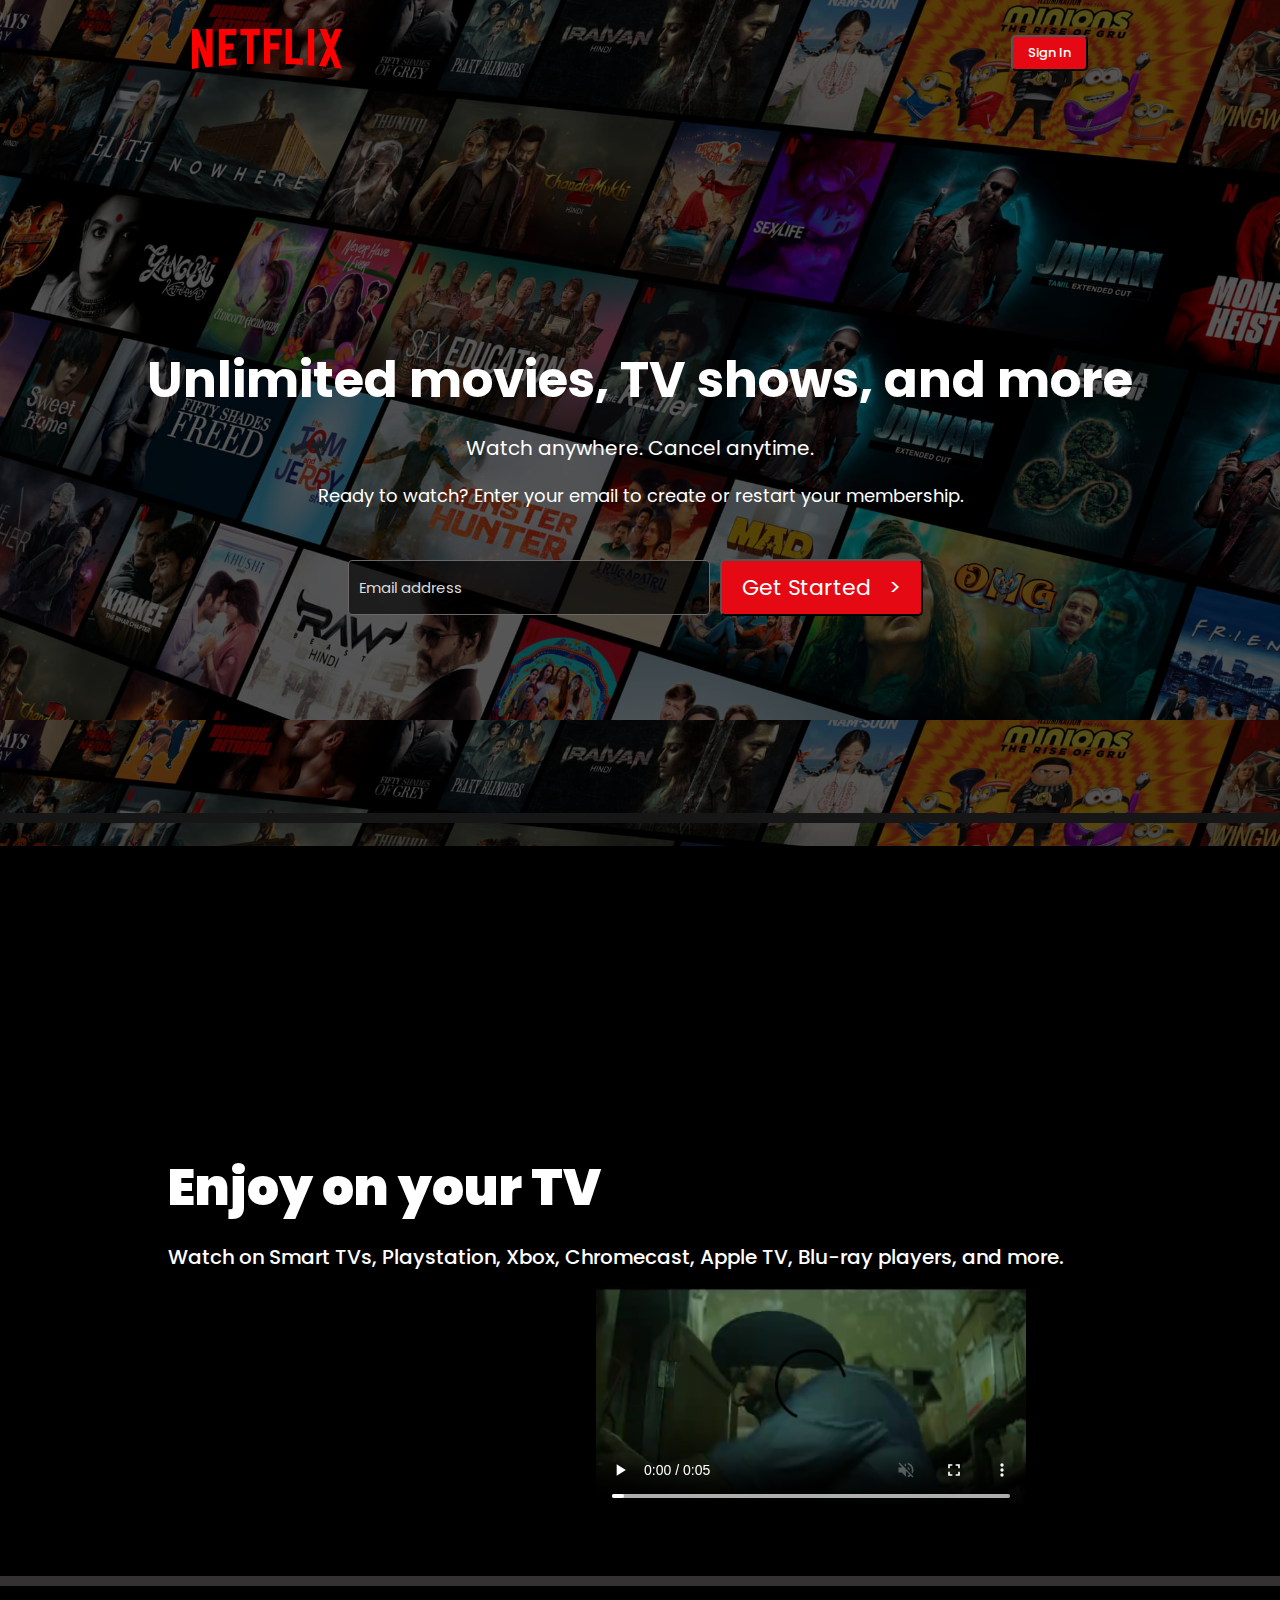
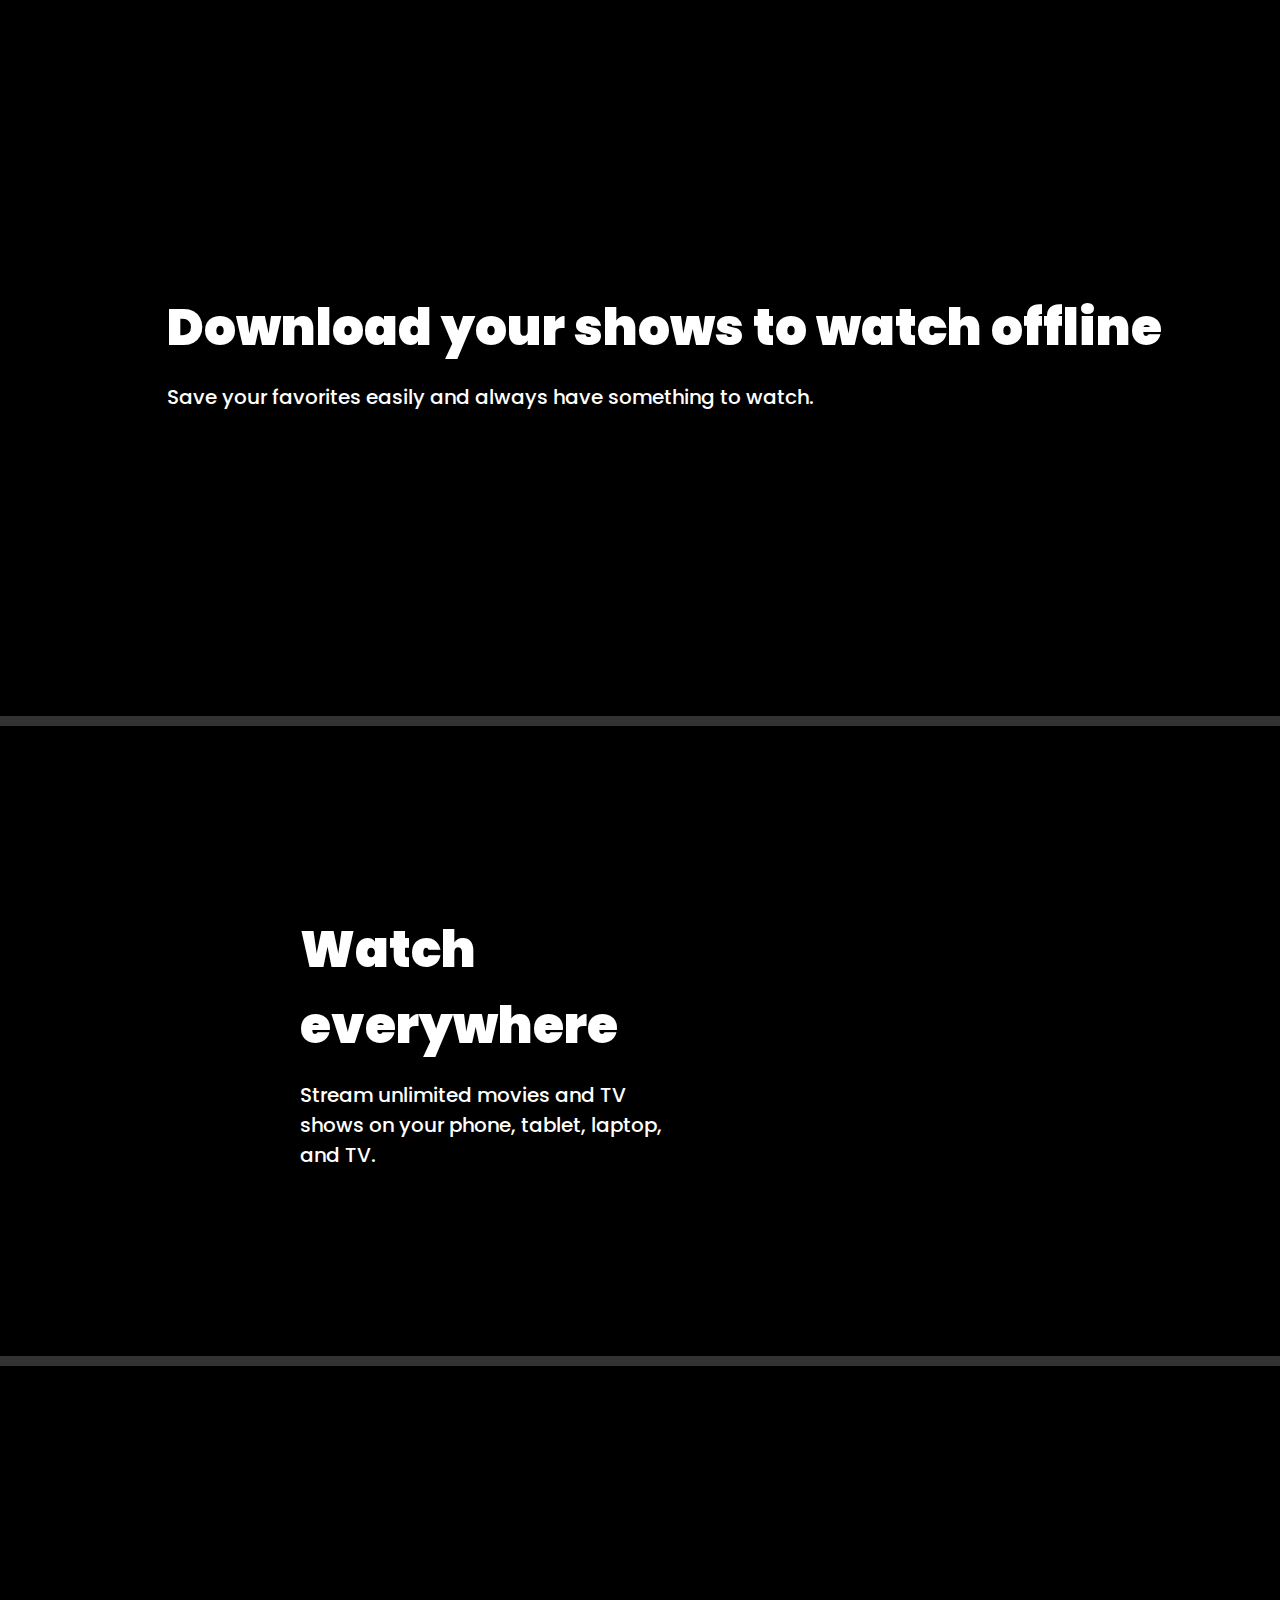
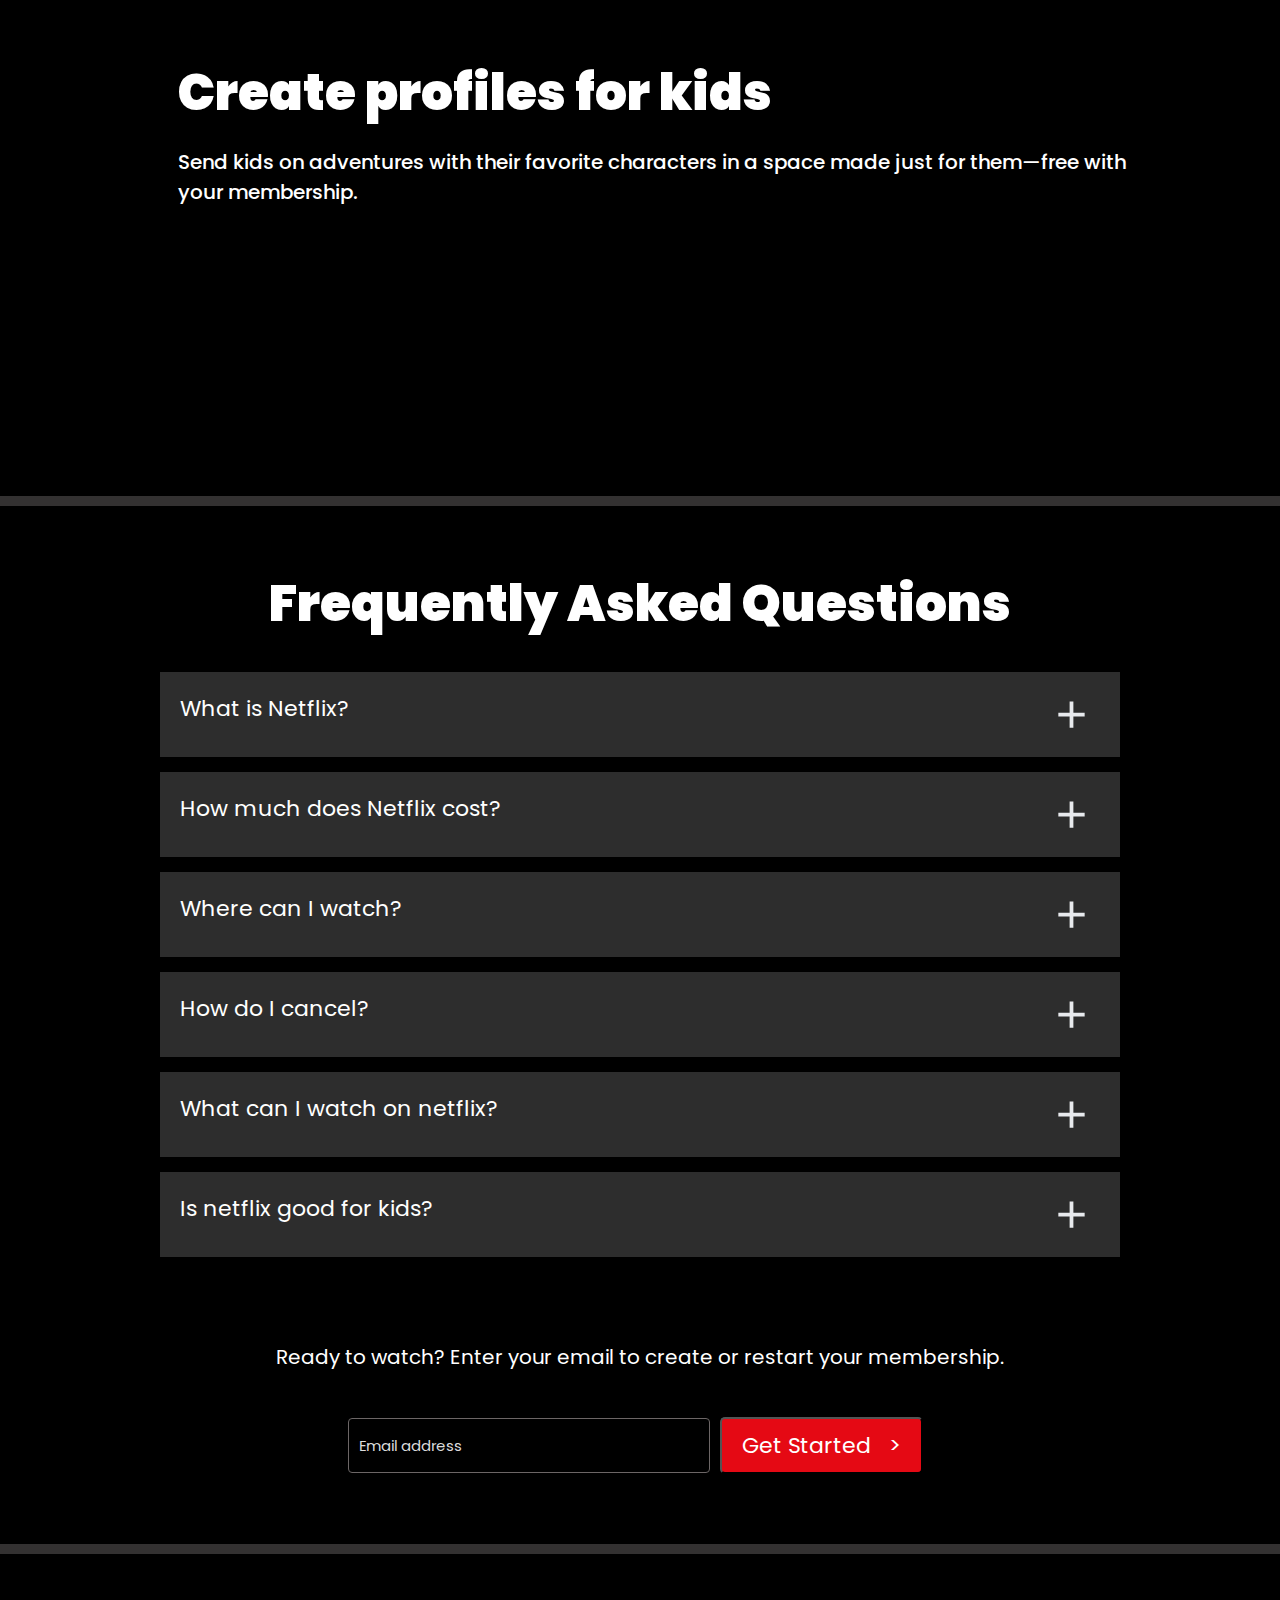
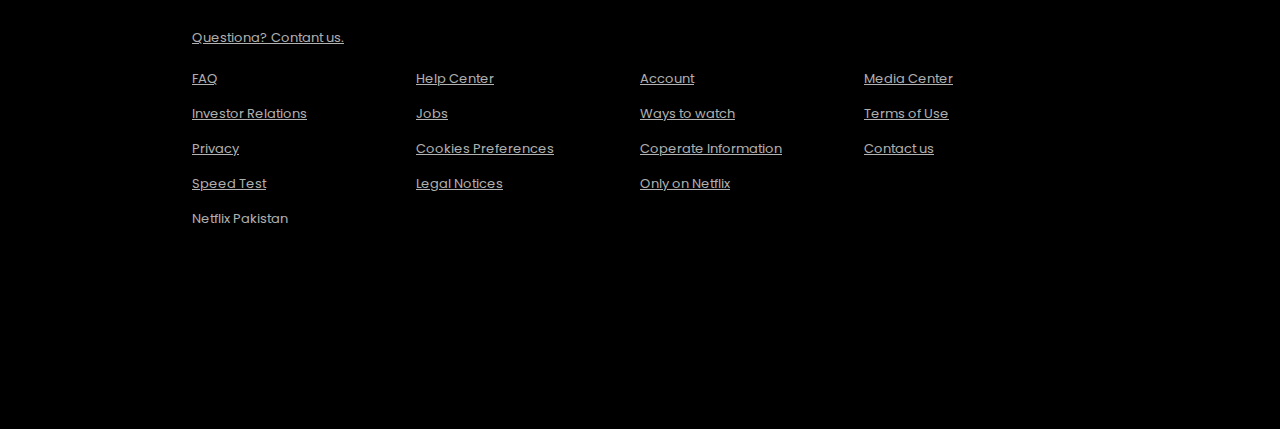
==== index.html @ 3c8c8fcd "Done" ====
<!DOCTYPE html>
<html lang="en">

<head>
    <meta charset="UTF-8">
    <meta name="viewport" content="width=device-width, initial-scale=1.0">
    <link rel="shortcut icon" href="favicon.ico" type="image/x-icon">
    <title>Netflix Pakistan - Watch TV Shows Online, Watch Movies Online</title>
    <link rel="stylesheet" href="./style.css">
</head>

<body>
    <div class="main-class">
        <nav>
            <div>
                <img src="assets/images/logo.svg" alt="Netflix Icon">
            </div>
            <div>
                <button class="btn SignIn-btn">Sign In</button>
            </div>
        </nav>
        <div class="box">
            <section class="bg"></section>
        </div>
        <div class="txt">
            <div>Unlimited movies, TV shows, and more</div>
            <div> Watch anywhere. Cancel anytime.</div>
            <div> Ready to watch? Enter your email to create or restart your membership.</div>
            <div class="Input-class">
                <input type="text" placeholder="Email address">
                <button class="btn Started-btn"> Get Started &nbsp; &gt</button>
            </div>
        </div>
        <div class="seperate"></div>
    </div>
    <main>
        <section class="first">
            <div class="content">
                <div> Enjoy on your TV</div>
                <div> Watch on Smart TVs, Playstation, Xbox, Chromecast, Apple TV, Blu-ray players, and more.</div>
            </div>
            <div class="images">
                <img src="https://assets.nflxext.com/ffe/siteui/acquisition/ourStory/fuji/desktop/tv.png" alt="">
                <video controls autoplay muted loop src="assets/videos/Video 53_assets_videos_video1.m4v"></video>
            </div>
        </section>
        <div class="seperate"></div>
        <section class="first1">
            <div class="images1">
                <img src="https://assets.nflxext.com/ffe/siteui/acquisition/ourStory/fuji/desktop/mobile-0819.jpg"
                    alt="">
            </div>
            <div class="content">
                <div> Download your shows to watch offline</div>
                <div> Save your favorites easily and always have something to watch.</div>
            </div>
        </section>
        <div class="seperate"></div>
        <section class="second">
            <div class="content">
                <div> Watch everywhere</div>
                <div>Stream unlimited movies and TV shows on your phone, tablet, laptop, and TV.</div>
            </div>
        </section>
        <div class="seperate"></div>
        <section class="first">
            <div class="images1">
                <img src="https://occ-0-4091-64.1.nflxso.net/dnm/api/v6/19OhWN2dO19C9txTON9tvTFtefw/AAAABejKYujIIDQciqmGJJ8BtXkYKKTi5jiqexltvN1YmvXYIfX8B9CYwooUSIzOKneblRFthZAFsYLMgKMyNfeHwk16DmEkpIIcb6A3.png?r=f55"
                    alt="">
            </div>
            <div class="content">
                <div> Create profiles for kids</div>
                <div> Send kids on adventures with their favorite characters in a space made just for them—free with
                    your membership.</div>
            </div>
        </section>
        <div class="seperate"></div>
        <section class="FAQ">
            <h1>Frequently Asked Questions</h1>
            <div class="ques ques1">What is Netflix?
                <img src="assets/images/plus.svg" alt="">
            </div>
            <div class="ques ques2">How much does Netflix cost?
                <img src="assets/images/plus.svg" alt="">
            </div>
            <div class="ques ques3">Where can I watch?
                <img src="assets/images/plus.svg" alt="">
            </div>
            <div class="ques ques4">How do I cancel?
                <img src="assets/images/plus.svg" alt="">
            </div>
            <div class="ques ques5">What can I watch on netflix?
                <img src="assets/images/plus.svg" alt="">
            </div>
            <div class="ques ques6">Is netflix good for kids?
                <img src="assets/images/plus.svg" alt="">
            </div>
            <div class="txt">
                <div></div>
                <div> Ready to watch? Enter your email to create or restart your membership.</div>
                <div class="Input-class">
                    <input type="text" placeholder="Email address">
                    <button class="btn Started-btn"> Get Started &nbsp; &gt</button>
                </div>
            </div>
        </section>
        <div class="seperate"></div>
    </main>
    <footer>
        <span>
            <a href="http://">Questiona? Contant us.</a>
        </span>
        <div class="footer">
            <div class="footer-class">
                <a href="http://">FAQ</a>
                <a href="http://">Investor Relations</a>
                <a href="http://">Privacy </a>
                <a href="http://">Speed Test</a>
                <div>Netflix Pakistan</div>
            </div>

            <div class="footer-class">
                <a href="http://">Help Center</a>
                <a href="http://">Jobs</a>
                <a href="http://">Cookies Preferences</a>
                <a href="http://">Legal Notices</a>
            </div>

            <div class="footer-class">
                <a href="http://">Account</a>
                <a href="http://">Ways to watch</a>
                <a href="http://">Coperate Information</a>
                <a href="http://">Only on Netflix</a>
            </div>

            <div class="footer-class">
                <a href="http://">Media Center</a>
                <a href="http://">Terms of Use</a>
                <a href="http://">Contact us</a>
            </div>
        </div>

    </footer>
</body>

</html>
---- style.css ----
@import url('https://fonts.googleapis.com/css2?family=Poppins:ital,wght@0,100;0,200;0,300;0,400;0,500;0,600;0,700;0,800;0,900;1,100;1,200;1,300;1,400;1,500;1,600;1,700;1,800;1,900&display=swap');

* {
    margin: 0;
    padding: 0;
    font-family: "Poppins", sans-serif;
}

body {
    overflow-x: hidden;
    background-color: black;
}


.main-class {
    background-image: url(assets/images/bg.jpg);
    height: 94vh;
    position: relative;
    /* background-size: max(1200px, 100vw);
    background-repeat: no-repeat; */
    /* background-position: center center; */
    z-index: 100;
    background-size: 100vw;
}

.box {
    height: 94vh;
    width: 100%;
    opacity: 0.55;
    background-color: black;
    position: absolute;
    top: 0;
}

nav {
    max-width: 70vw;
    display: flex;
    justify-content: space-between;
    align-items: center;
    margin: auto;
    height: 55px;
    padding: 25px 0px;
    position: relative;
    z-index: 100;
}

nav img {
    width: 50px;
    color: red;
    width: 150px;
}

.txt {
    color: white;
    display: flex;
    justify-content: center;
    align-items: center;
    flex-direction: column;
    height: 79%;
    margin: 20px 20px 0px 20px;
    padding: 20px 20px 0px 20px;
    gap: 15px;
    position: relative;
}

.txt>div:first-child {
    color: white;
    font-size: 50px;
    font-weight: 700;
    font-style: normal;

}

.txt>div:nth-child(2) {
    color: white;
    font-size: 20px;
    font-weight: 400;
    font-style: normal;

}

.txt>div:nth-child(3) {
    color: white;
    line-height: 2;
    font-size: 18px;
    font-weight: 400;
    font-style: normal;

}

.Input-class {
    display: flex;
    justify-content: center;
    align-items: center;
    margin: 10px 20px 0px 10px;
    padding: 20px 20px 0px 20px;
    width: 600px;
    gap: 10px;
}

.Input-class input {
    padding: 15px 20px 15px 10px;
    width: 330px;
    color: white;
    font-size: 15px;
    border-radius: 4px;
    border: 1px solid rgb(108, 102, 102);
    background-color: rgba(0, 0, 0, 0.65);
}

.Input-class input::placeholder {
    color: gainsboro
}

.SignIn-btn {
    font-size: 13px;
    font-weight: 500;
    padding: 6px 15px;
}

.Started-btn {
    font-size: 22px;
    padding: 10px 20px;
}

.btn {
    color: white;
    font-family: "Poppins", sans-serif;
    background-color: #e50914;
    border-radius: 5px;
}

.seperate {
    width: 100%;
    height: 10px;
    background-color: rgb(51, 49, 49);
}

.first {
    display: flex;
    color: white;
    padding: 50px 50px 50px 50px;
    height: 70vh;
    justify-content: center;
    margin: auto;
    align-items: center;
    max-width: 80vw;
}

.first .content {
    flex-direction: column;
}

.first .content>div:first-child {
    font-size: 50px;
    padding-bottom: 16px;
    color: white;
    font-weight: 900;
}

.first .content>div:nth-child(2) {
    font-size: 20px;
    color: white;
    font-weight: 500;
}

.images {
    position: relative;
}

.images img {
    width: 600px;
    /* width: 30vw; */
    position: relative;
    z-index: 10;
    padding-bottom: 50px;
    padding-left: 50px;
}

.images video {
    width: 430px;
    position: absolute;
    top: 93px;
    right: 87px;
}

.images1 img {
    width: 600px;
    /* width: 30vw; */
    position: relative;
    z-index: 10;
    padding-right: 50px;
}

.second {
    display: flex;
    justify-content: center;
    color: white;
    align-items: center;
    padding-left: 100px;
    height: 70vh;
    margin: auto;
    margin-left: 200px;
    flex-direction: column;
    max-width: 30vw;
}

.second .content>div:first-child {
    font-size: 50px;
    padding-bottom: 16px;
    color: white;
    font-weight: 900;
}

.second .content>div:nth-child(2) {
    font-size: 20px;
    color: white;
    font-weight: 500;
}

.first1 {
    display: flex;
    color: white;
    padding: 50px 50px 50px 50px;
    height: 70vh;
    justify-content: center;
    margin: auto;
    align-items: center;
    max-width: 83vw;
}

.first1 .content {
    flex-direction: column;
}

.first1 .content>div:first-child {
    font-size: 50px;
    padding-bottom: 16px;
    color: white;
    font-weight: 900;
}

.first1 .content>div:nth-child(2) {
    font-size: 20px;
    color: white;
    font-weight: 500;
}

.FAQ {
    color: white;
    margin-top: 60px;
    padding-left: 80px;
    padding-right: 80px;
}

h1 {
    font-size: 50px;
    display: flex;
    margin: auto;
    justify-content: center;
    align-items: center;
    font-weight: 900;
    margin-bottom: 30px;
}

.ques {
    transition: 1s all ease-out;
    display: flex;
    margin: 15px 80px 15px 80px;
    padding: 20px 10px 20px 20px;
    height: 5vh;
    justify-content: space-between;
    font-size: 22px;
    background-color: #2D2D2D;
}

.ques img {
    width: 6vw;
}

.FAQ .txt {
    margin-top: 50px;
    margin-bottom: 70px;
}

.ques:hover {
    background-color: rgb(79, 77, 77);
}

footer {
    max-width: 70vw;
    margin: auto;
    margin-top: 70px;
    height: 45vh;

}

.footer {
    margin-top: 20px;
    display: grid;
    grid-template-columns: 2fr 2fr 2fr 2fr;
}

footer a {
    color: rgba(255, 255, 255, 0.7);
    ;
    font-size: small;
    text-decoration: underline;
}

.footer-class div {
    color: rgba(255, 255, 255, 0.7);
    ;
    font-size: small;
}

.footer-class {
    display: flex;
    gap: 15px 15px;
    flex-direction: column;
}


@media all and (max-width:1100px) {

    .first,
    .first1,
    .second {
        flex-wrap: wrap;
        height: 90vh;
    }

    .first .content>div:first-child {
        font-size: 30px;
        padding-bottom: 10px;
    }

    .first1 {
        padding-top: 0px;

    }

    .second {
        margin-left: 20px;
        max-width: 30vw;
        padding-left: 20px;
    }

    .images img {
        width: 500px;
        /* width: 30vw; */
        position: relative;
        z-index: 10;
        padding-bottom: 30px;
        padding-left: 50px;
    }

    .images video {
        position: absolute;
        width: 400px;
        top: 70px;
        right: 60px;
    }

    .images1 img {
        width: 500px;
        /* width: 30vw; */
        position: relative;
        z-index: 10;
        padding-bottom: 30px;
        padding-right: 50px;
    }

    .first1 .content>div:first-child {
        font-size: 30px;
        padding-bottom: 10px;
    }

    .second .content>div:first-child {
        font-size: 30px;
        padding-bottom: 10px;
    }

    .Input-class {
        margin: 10px 30px 0px 20px;
        padding: 20px 20px 0px 30px;
        width: 500px;
    }

    .Input-class input {
        width: 280px;
        font-size: 150x;
    }

    .txt>div:first-child {
        font-size: 30px;
        font-weight: 700;

    }

    .SignIn-btn {
        font-size: 12px;
        font-weight: 500;
        padding: 4px 13px;
    }

    .Started-btn {
        font-size: 15px;
        padding: 12px 20px;
    }

    .FAQ {
        padding-left: 50px;
        padding-right: 50px;
    }

    h1 {
        font-size: 30px;
    }

    .FAQ .txt>div:nth-child(2) {
        font-size: 16px;
        font-weight: 400;
    }


    .FAQ .Input-class {
        margin: 10px 30px 0px 20px;
        padding: 20px 20px 0px 30px;
        width: 500px;
    }

    .FAQ .Input-class input {
        width: 280px;
        font-size: 150x;
    }

    .FAQ .Input-class .Started-btn {
        font-size: 15px;
        padding: 12px 20px;
    }

    .ques {
        height: 3vh;
        font-size: 19px;
        margin: 10px 10px 10px 10px;
        padding: 20px 10px 20px 20px;
    }

    .first1 .content>div:nth-child(2),
    .first .content>div:nth-child(2),
    .first .content>div:nth-child(2) {
        font-size: 15px;
    }

    .txt>div:nth-child(2) {
        font-size: 16px;

    }

    .txt>div:nth-child(3) {
        font-size: 14px;
        line-height: 1.5;

    }
}

@media all and (max-width:1100px) {
    .footer {
        grid-template-columns: 1fr 1fr;
        padding-bottom: 100px;
    }

    footer a {
        font-size: smaller;
    }

    footer {
        margin-top: 50px;
        height: 40vh;
    }

    .footer-class {
        column-gap: 20px;
    }
}
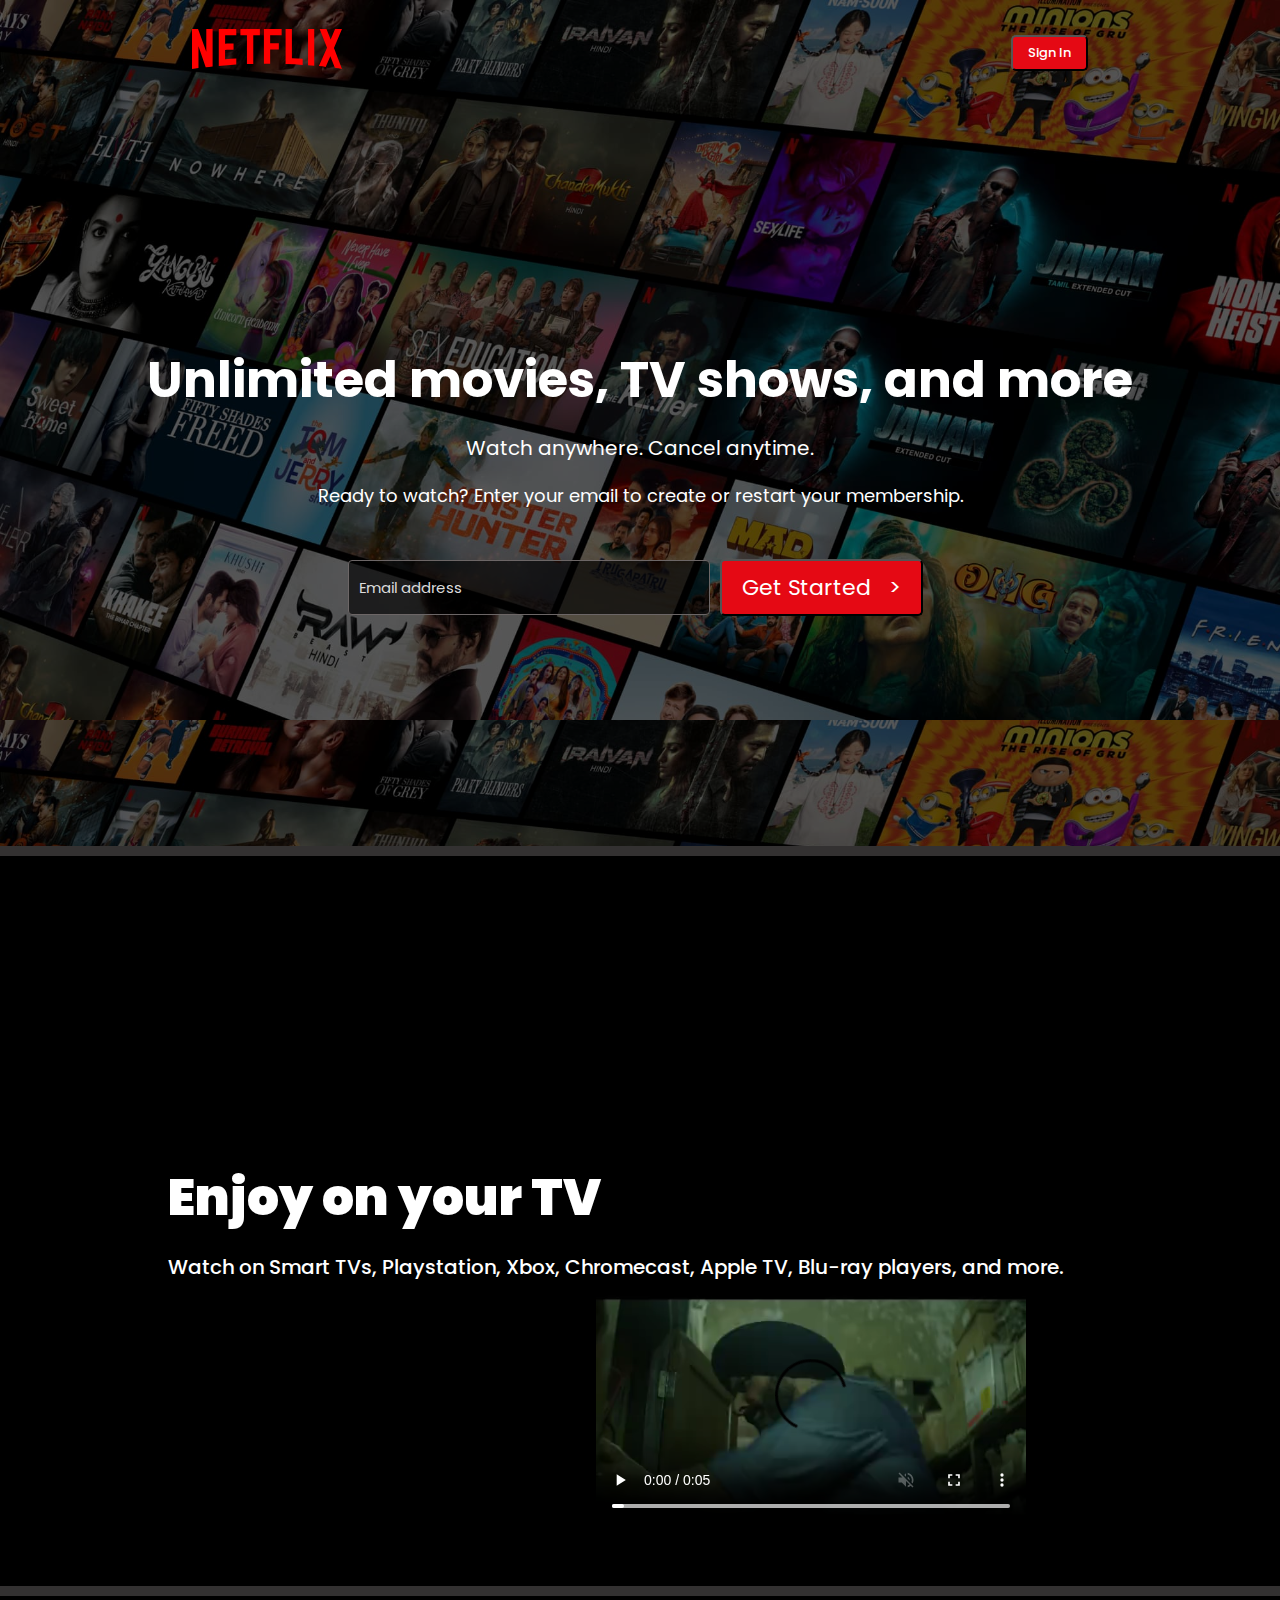
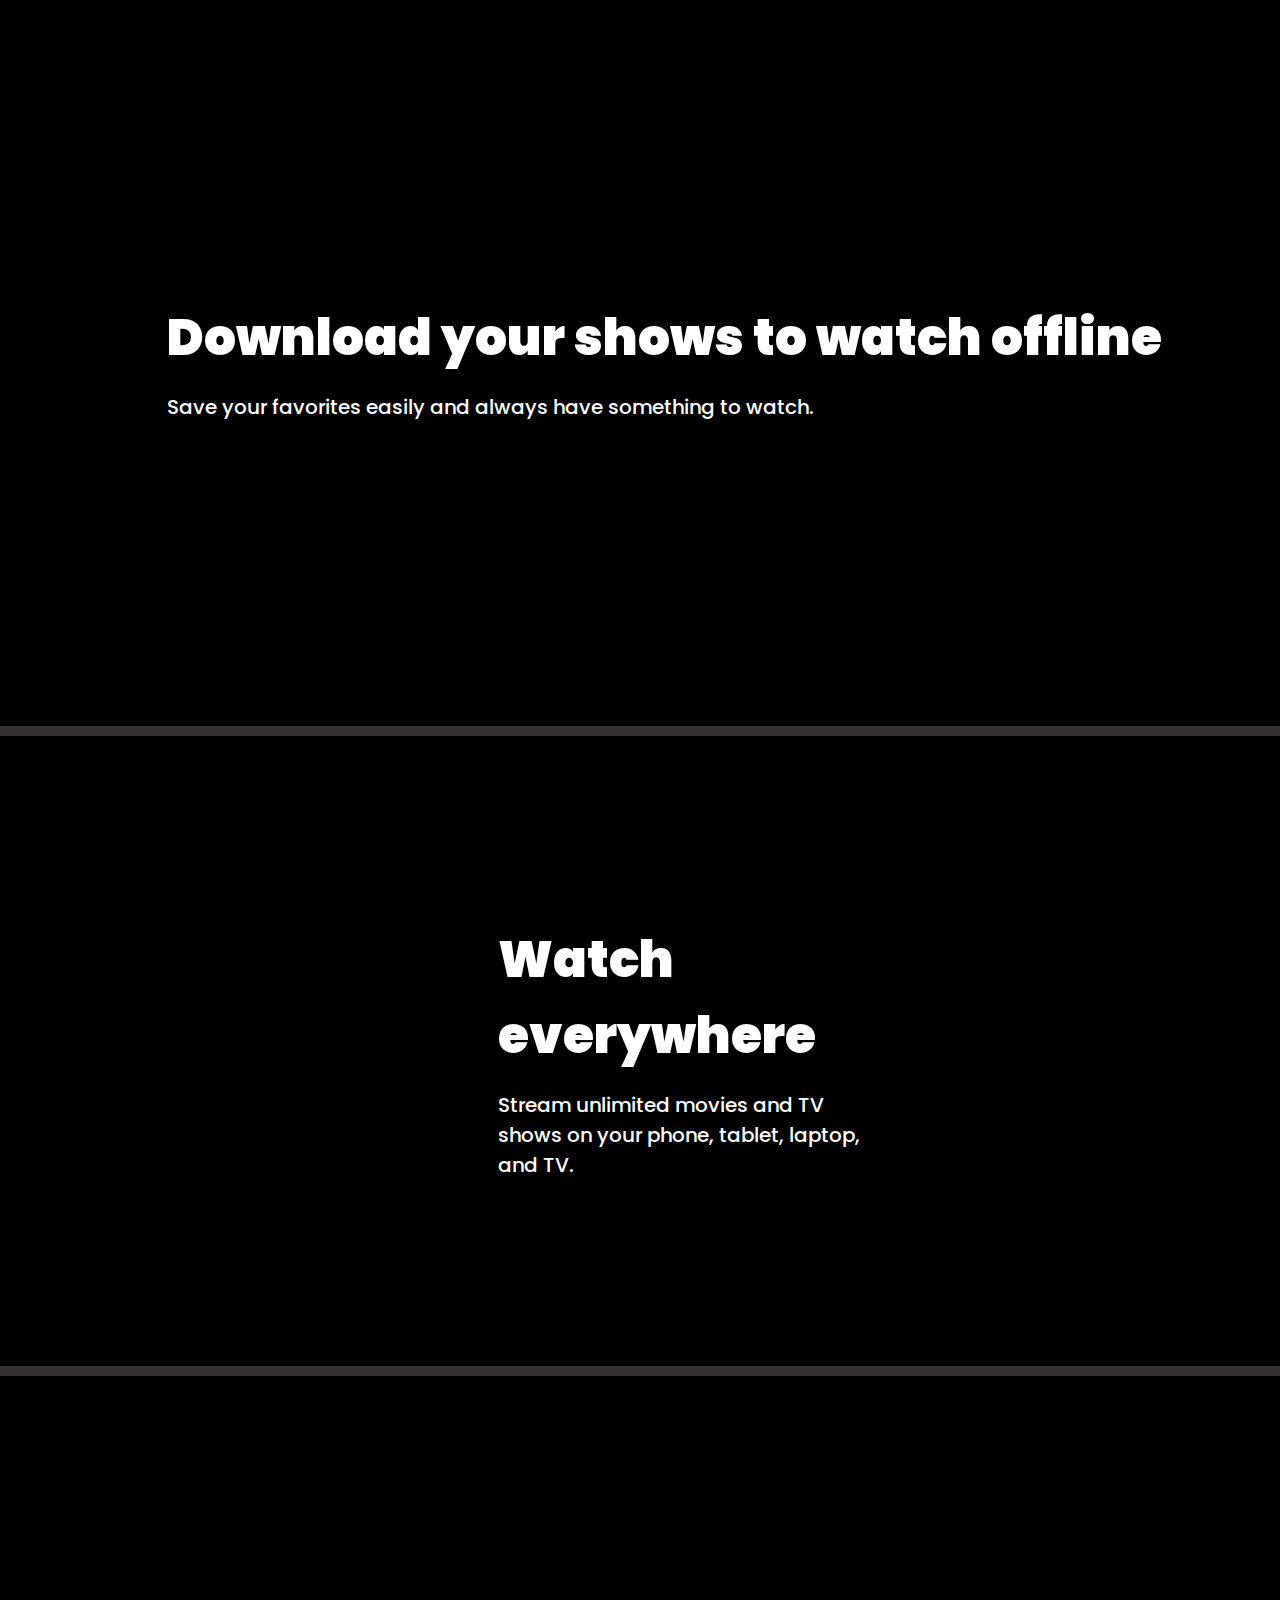
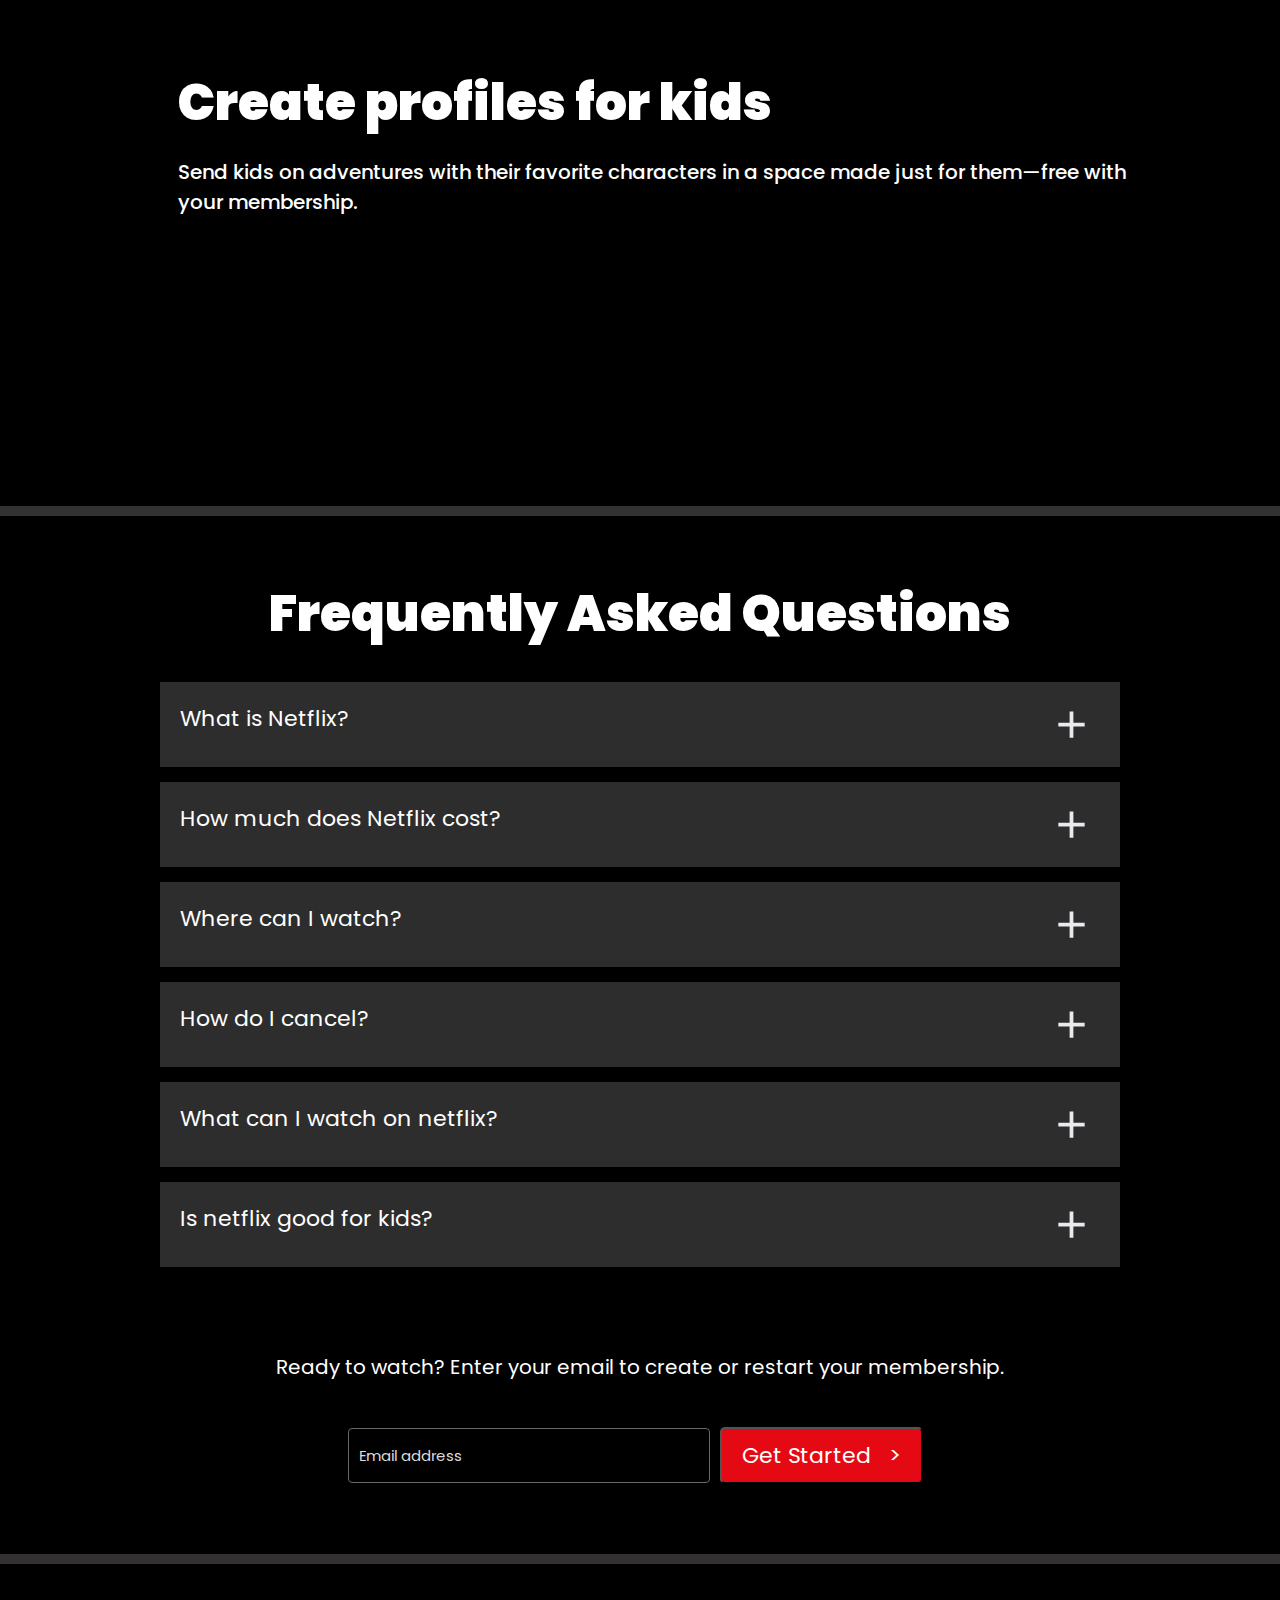
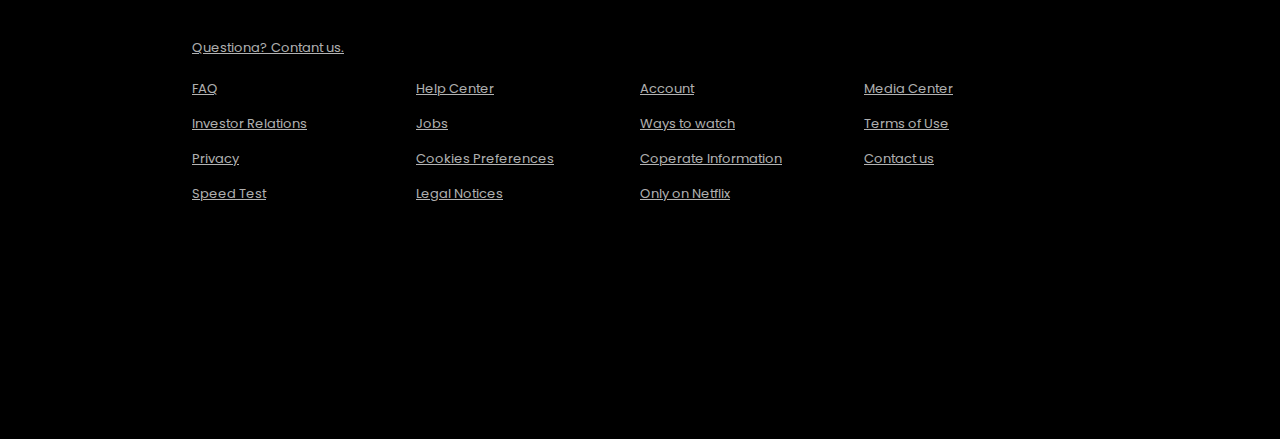
==== commit 4ee69e69: "Done" ====
--- a/index.html
+++ b/index.html
@@ -31,8 +31,8 @@
                 <button class="btn Started-btn"> Get Started &nbsp; &gt</button>
             </div>
         </div>
-        <div class="seperate"></div>
     </div>
+    <div class="seperate"></div>
     <main>
         <section class="first">
             <div class="content">
@@ -116,9 +116,7 @@
                 <a href="http://">Investor Relations</a>
                 <a href="http://">Privacy </a>
                 <a href="http://">Speed Test</a>
-                <div>Netflix Pakistan</div>
             </div>
-
             <div class="footer-class">
                 <a href="http://">Help Center</a>
                 <a href="http://">Jobs</a>
@@ -138,6 +136,7 @@
                 <a href="http://">Terms of Use</a>
                 <a href="http://">Contact us</a>
             </div>
+            <!-- <div>Netflix Pakistan</div> -->
         </div>
 
     </footer>
--- a/style.css
+++ b/style.css
@@ -56,7 +56,9 @@
     justify-content: center;
     align-items: center;
     flex-direction: column;
-    height: 79%;
+    height: 79%;           
+     text-align: center; /* Center horizontally */
+
     margin: 20px 20px 0px 20px;
     padding: 20px 20px 0px 20px;
     gap: 15px;
@@ -200,7 +202,6 @@
     padding-left: 100px;
     height: 70vh;
     margin: auto;
-    margin-left: 200px;
     flex-direction: column;
     max-width: 30vw;
 }
@@ -302,8 +303,7 @@
 }
 
 footer a {
-    color: rgba(255, 255, 255, 0.7);
-    ;
+    color: rgba(255, 255, 255, 0.7);;
     font-size: small;
     text-decoration: underline;
 }
@@ -323,11 +323,21 @@
 
 @media all and (max-width:1100px) {
 
+   
+.main-class {
+    height: 86vh;
+}
+
+.box {
+    height: 86vh;
+}
+
+
     .first,
     .first1,
     .second {
         flex-wrap: wrap;
-        height: 90vh;
+        height: 70vh;
     }
 
     .first .content>div:first-child {
@@ -341,18 +351,20 @@
     }
 
     .second {
-        margin-left: 20px;
-        max-width: 30vw;
-        padding-left: 20px;
+          
+              max-width: 50vw;
+              padding-left: 20px;
+              display: flex;
+              justify-content: center;
+              align-items: center;
     }
 
     .images img {
         width: 500px;
-        /* width: 30vw; */
         position: relative;
         z-index: 10;
         padding-bottom: 30px;
-        padding-left: 50px;
+        padding-left: 0px;
     }
 
     .images video {
@@ -363,12 +375,11 @@
     }
 
     .images1 img {
-        width: 500px;
-        /* width: 30vw; */
+        width: 400px;
         position: relative;
         z-index: 10;
         padding-bottom: 30px;
-        padding-right: 50px;
+        padding-right: 0px;
     }
 
     .first1 .content>div:first-child {
@@ -385,6 +396,8 @@
         margin: 10px 30px 0px 20px;
         padding: 20px 20px 0px 30px;
         width: 500px;
+
+        
     }
 
     .Input-class input {
@@ -431,7 +444,7 @@
     }
 
     .FAQ .Input-class input {
-        width: 280px;
+        width: 250px;
         font-size: 150x;
     }
 
@@ -463,16 +476,134 @@
         line-height: 1.5;
 
     }
-}
-
-@media all and (max-width:1100px) {
+    
+    .footer {
+        grid-template-columns: 2fr 2fr;  
+        gap: 20px 20px;
+    }
+
+
+h1 {
+    font-size: 40px;
+    font-weight: 800;
+}
+
+}
+
+
+@media all and (max-width:660px) {
+
+    
+    .txt>div:first-child {
+        
+        font-size: 20px;
+    
+    }
+    
+    
+
+    .first .content>div:first-child {
+        font-size: 20px;
+        padding-bottom: 10px;
+    }
+
+    .images img {
+        width: 300px;
+    }
+
+    .images video {
+        width: 230px;
+        top: 40px;
+        right: 40px;
+    }
+
+    .images1 img {
+        width: 300px;
+    }
+
+    .first1 .content>div:first-child {
+        font-size: 20px;
+    }
+
+    .second .content>div:first-child {
+        font-size: 20px;
+    }
+
+    .Input-class {
+        margin: 10px 10px 0px 10px;
+        padding: 20px 20px 0px 30px;
+        width: 300px;
+    }
+
+    h1 {
+        font-size: 30px;
+        font-weight: 700;
+    }
+
+    .Input-class input {
+        width: 200px;
+        font-size: 90x;
+    }
+
+
+    .Started-btn {
+        font-size: 10px;
+        padding: 8px 8px;
+    }
+
+    .FAQ {
+        padding-left: 20px;
+        padding-right: 20px;
+    }
+
+    h1 {
+        font-size: 30px;
+        text-align: center;
+    }
+
+    .FAQ .txt>div:nth-child(2) {
+        font-size: 13px;
+    }
+
+
+    .FAQ .Input-class {
+        margin: 0px 0px 0px 0px;
+        padding: 20px 0px 0px 0px;
+        width: 350px;
+    }
+
+    .FAQ .Input-class input {
+        width: 200px;
+        font-size: 80x;
+    }
+
+    .FAQ .Input-class .Started-btn {
+        font-size: 10px;
+        padding: 8px 8px;
+    }
+
+    .ques {
+        height: 4vh;
+        font-size: 15px;
+        margin: 10px 10px 10px 10px;
+        padding: 20px 10px 20px 20px;
+    }
+
+    .first1 .content>div:nth-child(2),
+    .first .content>div:nth-child(2),
+    .first .content>div:nth-child(2) {
+        font-size: 15px;
+    }
+
+  
     .footer {
         grid-template-columns: 1fr 1fr;
         padding-bottom: 100px;
+        gap: 20px 40px;
     }
 
     footer a {
-        font-size: smaller;
+        font-size: 10px;
     }
 
     footer {
@@ -480,7 +611,9 @@
         height: 40vh;
     }
 
-    .footer-class {
-        column-gap: 20px;
-    }
-}+   
+}
+
+
+
+    
